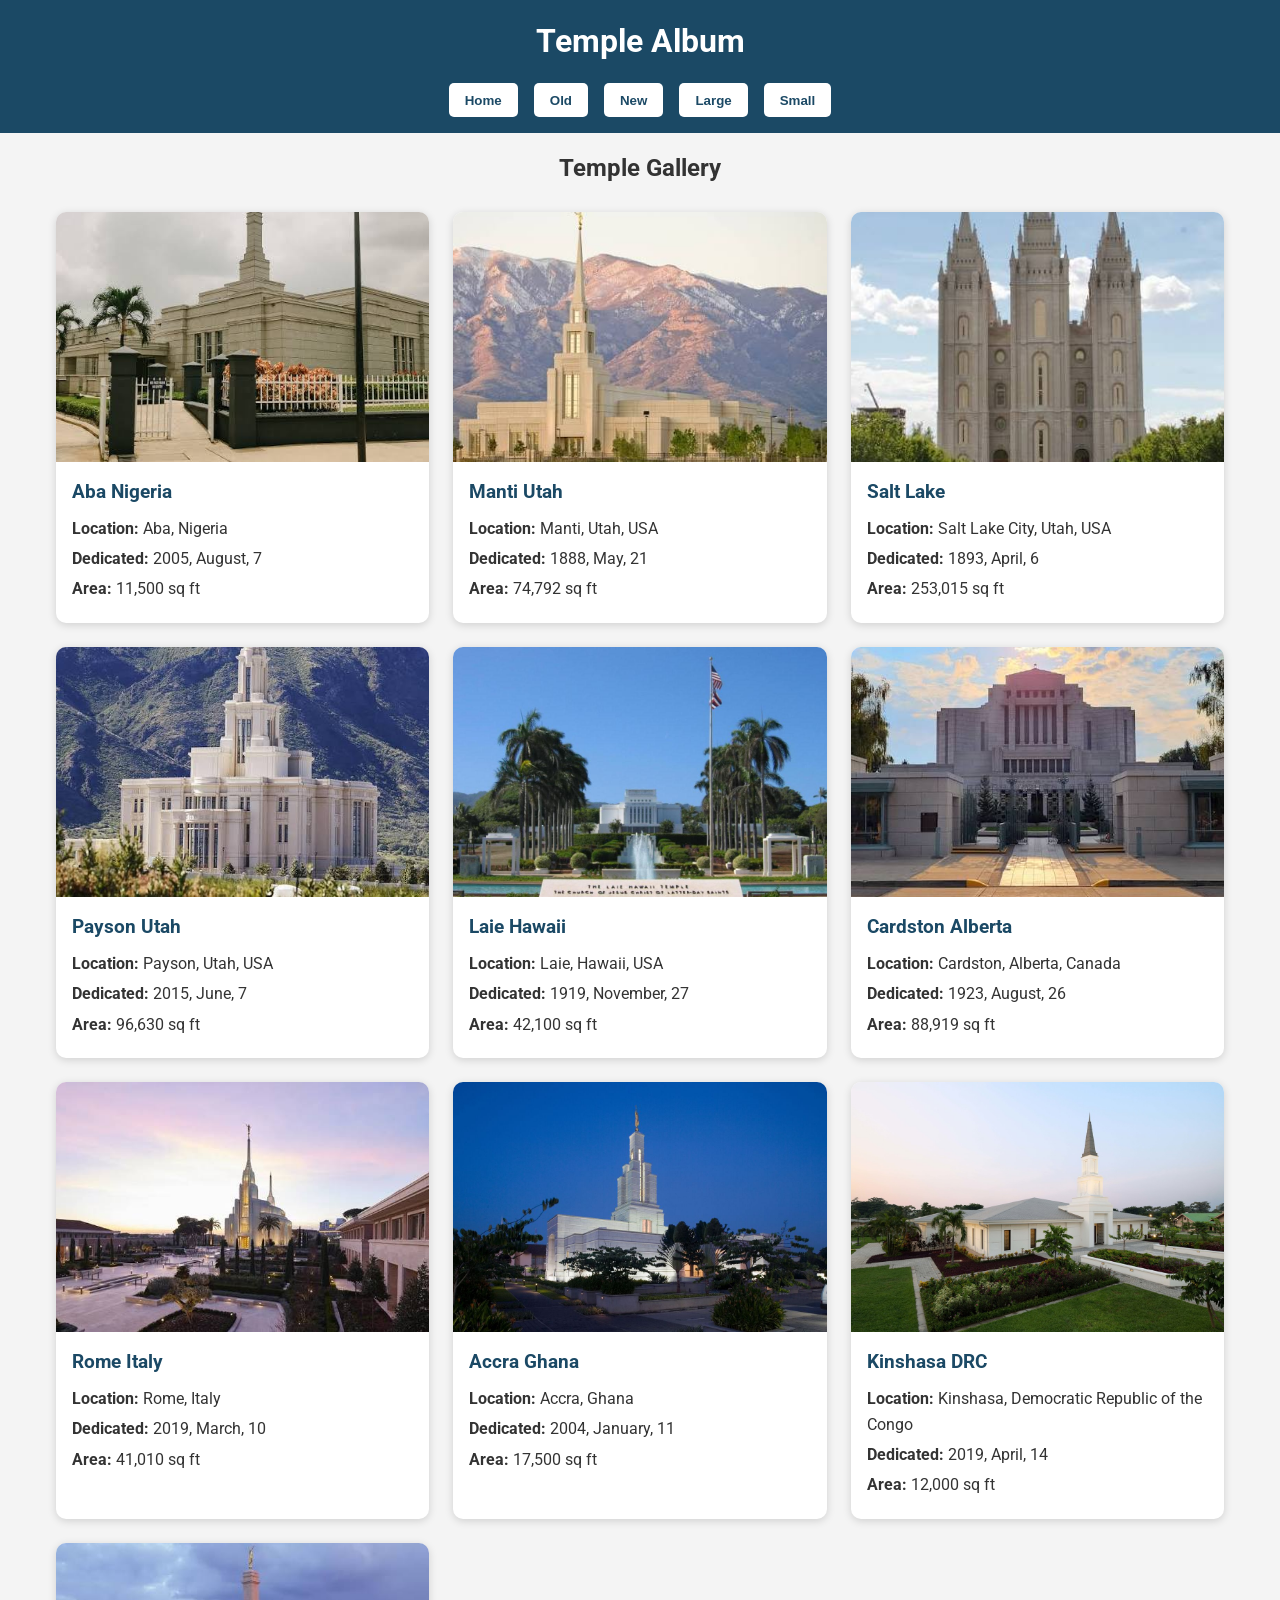
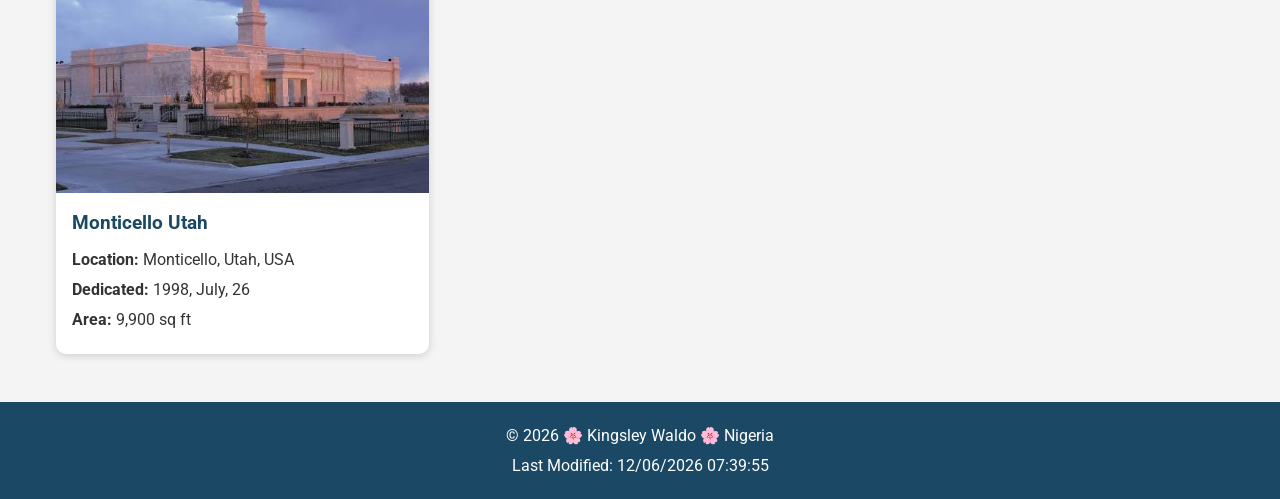
==== filtered-temples.html @ 3afbca49 "wdd131" ====
<!DOCTYPE html>
<html lang="en">
<head>
    <meta charset="UTF-8">
    <meta name="viewport" content="width=device-width, initial-scale=1.0">

    <meta name="description" content="Temple Picture Album with filtering options">
    <meta name="author" content="Kingsley Waldo">

    <title>Temple Album</title>

    <link rel="stylesheet" href="styles/filtered-temples.css">
    <link rel="stylesheet" href="styles/filtered-temples-large.css">

    <script src="scripts/filtered-temples.js" defer></script>
</head>

<body>

<header>
    <h1>Temple Album</h1>

    <nav>
        <button id="home">Home</button>
        <button id="old">Old</button>
        <button id="new">New</button>
        <button id="large">Large</button>
        <button id="small">Small</button>
    </nav>
</header>

<main>
    <h2>Temple Gallery</h2>

    <section class="gallery">
        <!-- JavaScript inserts the temple cards here -->
    </section>
</main>

<footer>
    <p>&copy; <span id="currentyear"></span> 🌸 Kingsley Waldo 🌸 Nigeria</p>

    <p>Last Modified:
        <span id="lastModified"></span>
    </p>
</footer>

</body>
</html>
---- styles/filtered-temples.css ----
/* Google Font */
@import url('https://fonts.googleapis.com/css2?family=Roboto:wght@400;700&display=swap');

:root {
    --primary: #1b4965;
    --secondary: #f4f4f4;
    --accent: #cae9ff;
}

* {
    margin: 0;
    padding: 0;
    box-sizing: border-box;
}

body {
    font-family: Roboto, Arial, sans-serif;
    background: var(--secondary);
    color: #333;
    line-height: 1.6;
}

header {
    background: var(--primary);
    color: white;
    padding: 1rem;
    text-align: center;
}

header h1 {
    margin-bottom: 1rem;
}

nav {
    display: flex;
    flex-wrap: wrap;
    justify-content: center;
    gap: .5rem;
}

nav button {
    border: none;
    background: white;
    color: var(--primary);
    padding: .6rem 1rem;
    border-radius: 5px;
    cursor: pointer;
    font-weight: bold;
}

nav button:hover {
    background: var(--accent);
}

main {
    max-width: 1200px;
    margin: auto;
    padding: 1rem;
}

main h2 {
    text-align: center;
    margin-bottom: 1.5rem;
}

.gallery {
    display: grid;
    grid-template-columns: 1fr;
    gap: 1.5rem;
}

figure {
    background: white;
    border-radius: 10px;
    overflow: hidden;
    box-shadow: 0 2px 8px rgba(0,0,0,.15);
}

figure img {
    width: 100%;
    height: 250px;
    object-fit: cover;
    display: block;
}

figcaption {
    padding: 1rem;
}

figcaption h3 {
    color: var(--primary);
    margin-bottom: .5rem;
}

figcaption p {
    margin: .3rem 0;
}

footer {
    background: var(--primary);
    color: white;
    text-align: center;
    padding: 1rem;
    margin-top: 2rem;
}

footer p {
    margin: .3rem;
}
---- styles/filtered-temples-large.css ----
@media screen and (min-width: 768px) {

    .gallery {
        grid-template-columns: repeat(2, 1fr);
    }

}

@media screen and (min-width: 1024px) {

    .gallery {
        grid-template-columns: repeat(3, 1fr);
    }

    nav {
        gap: 1rem;
    }

}
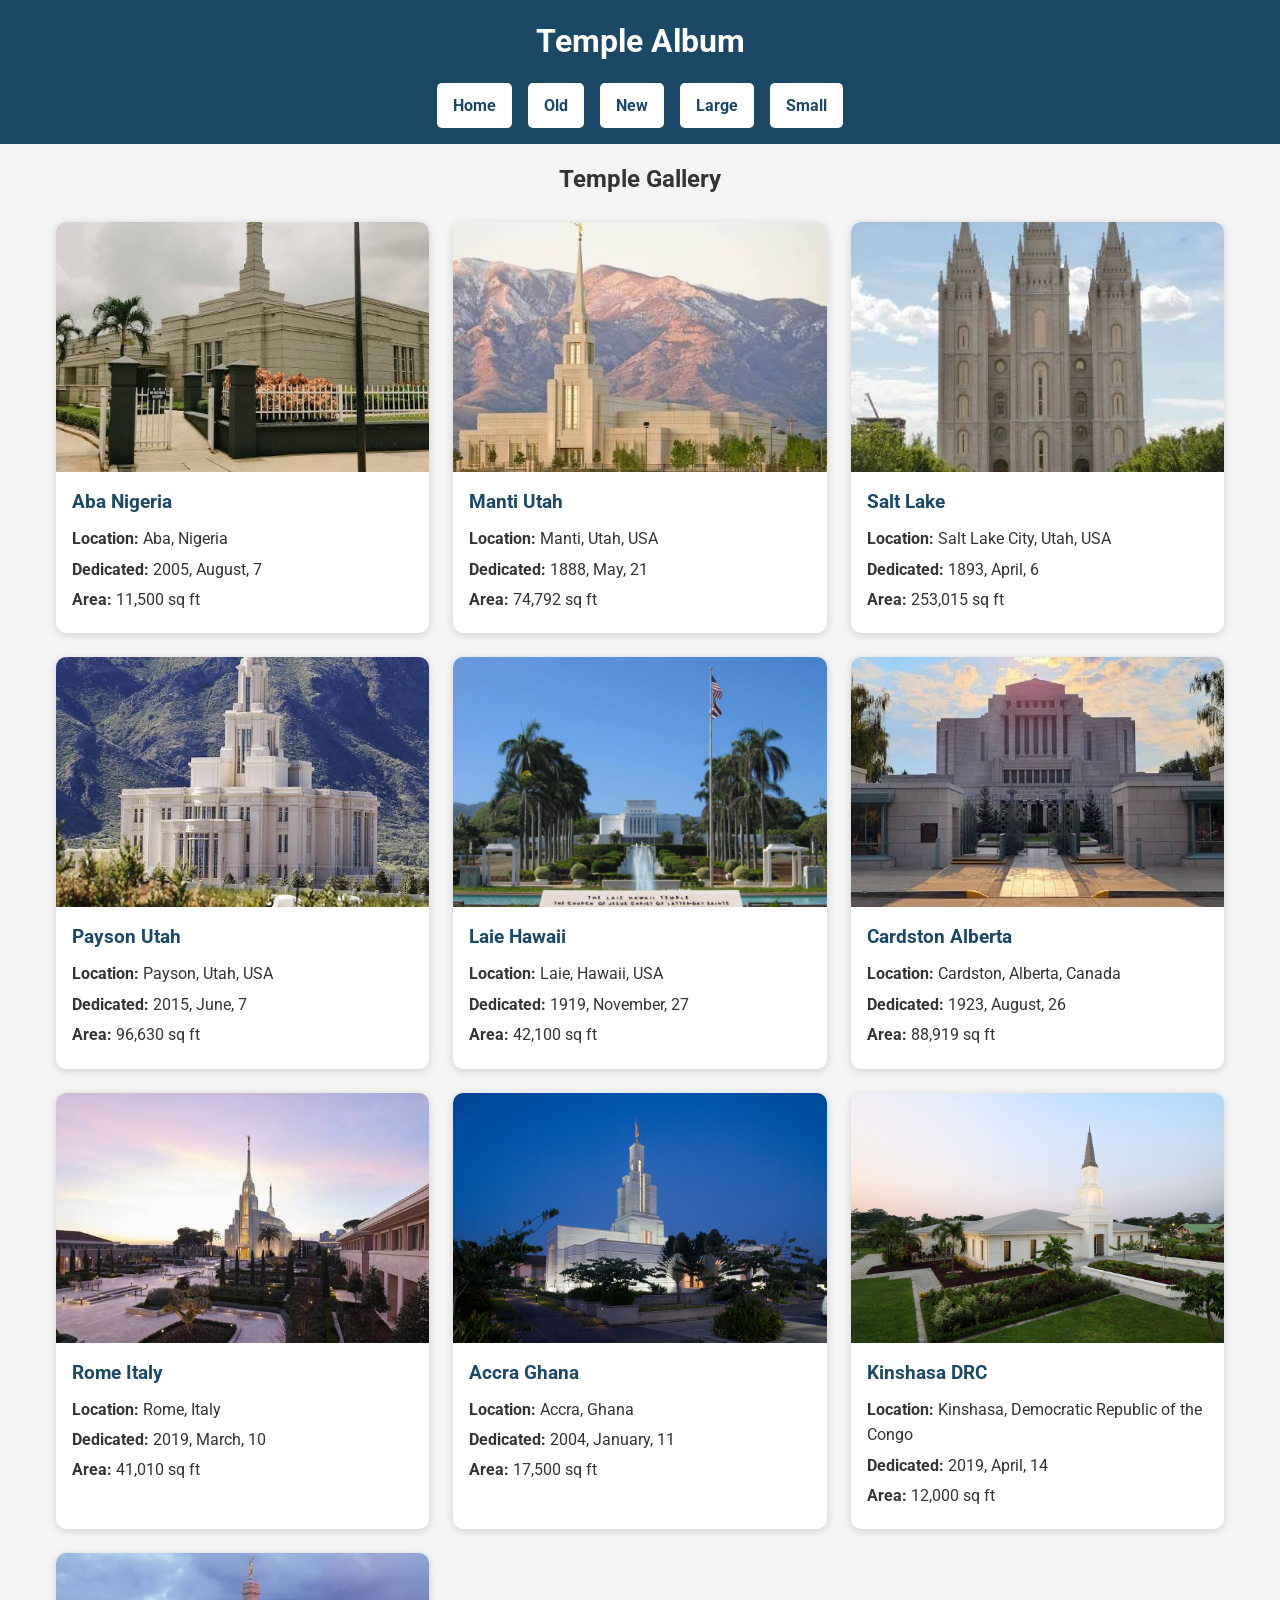
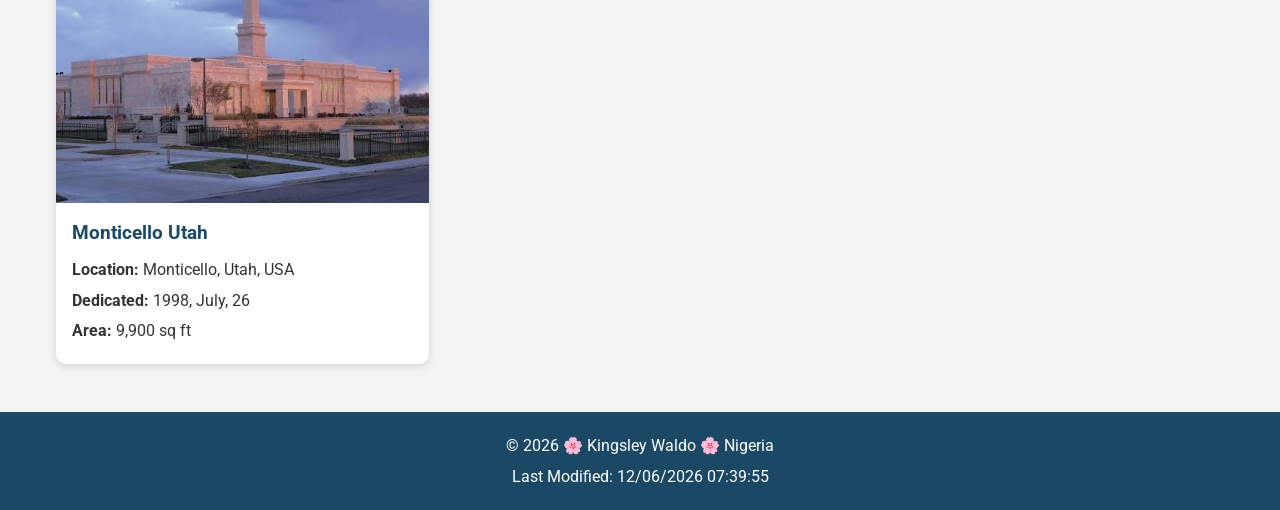
==== commit 4e3cfd5a: "wdd131" ====
--- a/filtered-temples.html
+++ b/filtered-temples.html
@@ -4,14 +4,21 @@
     <meta charset="UTF-8">
     <meta name="viewport" content="width=device-width, initial-scale=1.0">
 
-    <meta name="description" content="Temple Picture Album with filtering options">
+    <meta name="description" content="Explore a collection of temple pictures with details, locations, dedication dates, and filtering options for the Temple Album.">
     <meta name="author" content="Kingsley Waldo">
 
     <title>Temple Album</title>
 
+    <!-- Google Fonts -->
+    <link rel="preconnect" href="https://fonts.googleapis.com">
+    <link rel="preconnect" href="https://fonts.gstatic.com" crossorigin>
+    <link href="https://fonts.googleapis.com/css2?family=Roboto:wght@400;700&display=swap" rel="stylesheet">
+
+    <!-- CSS -->
     <link rel="stylesheet" href="styles/filtered-temples.css">
     <link rel="stylesheet" href="styles/filtered-temples-large.css">
 
+    <!-- JavaScript -->
     <script src="scripts/filtered-temples.js" defer></script>
 </head>
 
@@ -21,11 +28,11 @@
     <h1>Temple Album</h1>
 
     <nav>
-        <button id="home">Home</button>
-        <button id="old">Old</button>
-        <button id="new">New</button>
-        <button id="large">Large</button>
-        <button id="small">Small</button>
+        <a href="#" id="home">Home</a>
+        <a href="#" id="old">Old</a>
+        <a href="#" id="new">New</a>
+        <a href="#" id="large">Large</a>
+        <a href="#" id="small">Small</a>
     </nav>
 </header>
 
@@ -33,14 +40,17 @@
     <h2>Temple Gallery</h2>
 
     <section class="gallery">
-        <!-- JavaScript inserts the temple cards here -->
+        <!-- JavaScript inserts temple cards here -->
     </section>
 </main>
 
 <footer>
-    <p>&copy; <span id="currentyear"></span> 🌸 Kingsley Waldo 🌸 Nigeria</p>
+    <p>
+        &copy; <span id="currentyear"></span> 🌸 Kingsley Waldo 🌸 Nigeria
+    </p>
 
-    <p>Last Modified:
+    <p>
+        Last Modified:
         <span id="lastModified"></span>
     </p>
 </footer>
--- a/styles/filtered-temples.css
+++ b/styles/filtered-temples.css
@@ -1,6 +1,3 @@
-/* Google Font */
-@import url('https://fonts.googleapis.com/css2?family=Roboto:wght@400;700&display=swap');
-
 :root {
     --primary: #1b4965;
     --secondary: #f4f4f4;
@@ -14,7 +11,7 @@
 }
 
 body {
-    font-family: Roboto, Arial, sans-serif;
+    font-family: "Roboto", Arial, sans-serif;
     background: var(--secondary);
     color: #333;
     line-height: 1.6;
@@ -38,17 +35,16 @@
     gap: .5rem;
 }
 
-nav button {
-    border: none;
+nav a {
+    text-decoration: none;
     background: white;
     color: var(--primary);
     padding: .6rem 1rem;
     border-radius: 5px;
-    cursor: pointer;
     font-weight: bold;
 }
 
-nav button:hover {
+nav a:hover {
     background: var(--accent);
 }
 
@@ -73,7 +69,7 @@
     background: white;
     border-radius: 10px;
     overflow: hidden;
-    box-shadow: 0 2px 8px rgba(0,0,0,.15);
+    box-shadow: 0 2px 8px rgba(0, 0, 0, 0.15);
 }
 
 figure img {
